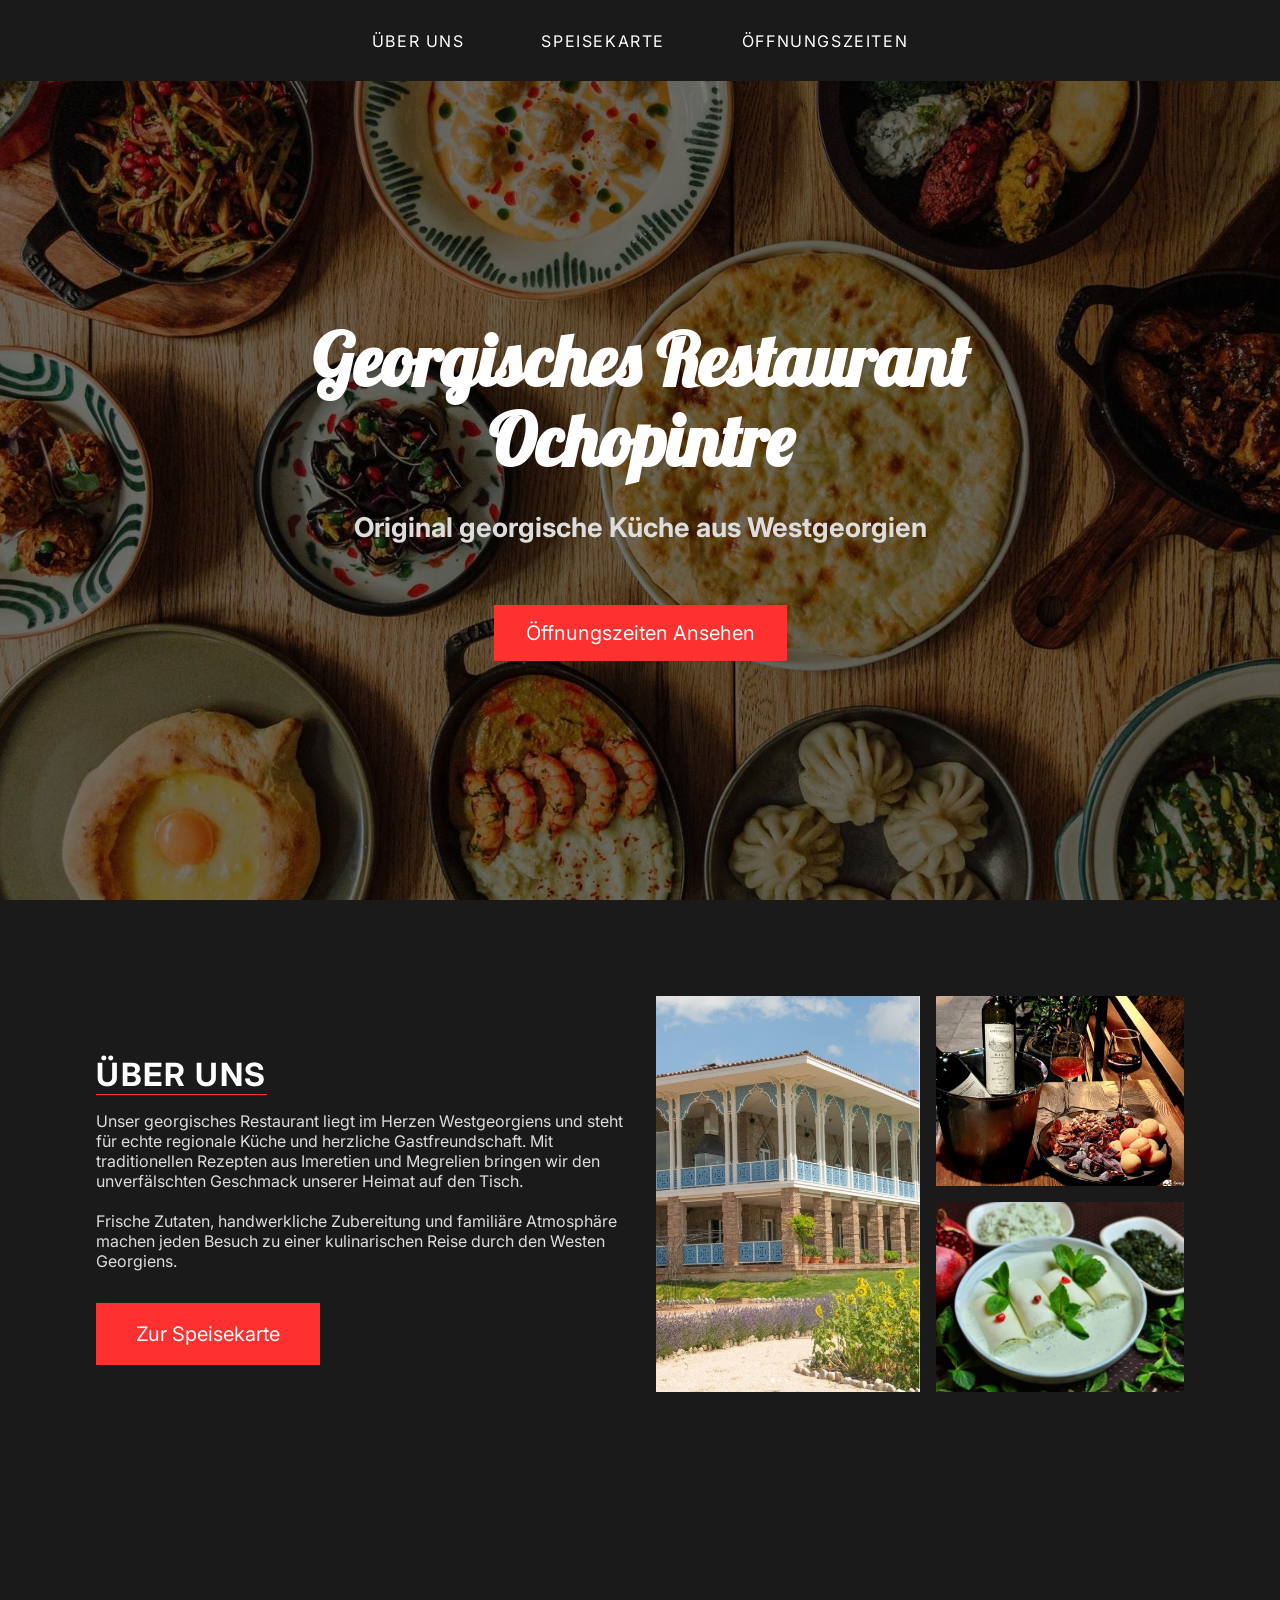
==== index.html @ b24b3243 "Augbage drei bis zum ende erledigt" ====
<!doctype html>
<html lang="de">
  <head>
    <meta charset="UTF-8" />
    <meta name="viewport" content="width=device-width, initial-scale=1.0" />
    <title>Georgisches Restaurant</title>
    <link rel="stylesheet" href="index.css" />
  </head>
  <body>
    <header></header>
    <nav>
      <a href="http://" class="verlinkungen">Über Uns</a>
      <a href="http://" class="verlinkungen">Speise<wbr />karte</a>
      <a href="http://" class="verlinkungen">Öffnungs<wbr />zeiten</a>
    </nav>
    <main>
      <section class="hero">
        <h1 class="title">
          Georgisches Restaurant <br />
          Ochopintre
        </h1>
        <p class="subtitle">
          <strong>Original georgische Küche aus Westgeorgien</strong>
        </p>
        <a href="#info" class="button erste-action">Öffnungszeiten Ansehen</a>
      </section>
      <section id="ueber-uns" class="ueber-uns container">
        <div class="links">
          <h2 class="heading">Über uns</h2>
          <p class="beschreibung">
            Unser georgisches Restaurant liegt im Herzen Westgeorgiens und steht
            für echte regionale Küche und herzliche Gastfreundschaft. Mit
            traditionellen Rezepten aus Imeretien und Megrelien bringen wir den
            unverfälschten Geschmack unserer Heimat auf den Tisch.
            <br />
            <br />
            Frische Zutaten, handwerkliche Zubereitung und familiäre Atmosphäre
            machen jeden Besuch zu einer kulinarischen Reise durch den Westen
            Georgiens.
          </p>
          <a href="#" class="button zweite-action">Zur Speisekarte</a>
        </div>
        <div class="rechts">
          <img
            src="./Ochopintre.jpg"
            alt="Eingang"
            class="about-image large-image"
          />
          <div class="sub-rechts">
            <img src="./Wein.jpg" alt="Hauptspeise" class="about-image" />
            <img src="./Hauptspeise.jpg" alt="Wein" class="about-image" />
          </div>
        </div>
      </section>
      <section class="test"></section>
    </main>
    <footer></footer>
  </body>
</html>
---- index.css ----
@import url("https://fonts.googleapis.com/css2?family=Inter:ital,opsz,wght@0,14..32,100..900;1,14..32,100..900&display=swap");
@import url("https://fonts.googleapis.com/css2?family=Lobster&display=swap");

* {
  margin: 0;
  padding: 0;
}
.test {
  height: 300vh;
}
body {
  background-color: #1a1a1a;
  color: #fff;
  font-family: "Inter", sans-serif;
  font-optical-sizing: auto;
  font-style: normal;
  --haupt-farbe: #ff3030;
  --text-farbe: #ddd;
}
nav {
  height: 9vh;
  text-align: center;
  display: flex;
  align-items: center;
  justify-content: center;
}
.verlinkungen {
  padding: 0 3vw 0 3vw;
  text-decoration: none;
  color: #fff;
  font-size: 0.8rem;
  text-transform: uppercase;
  transition: all 0.2s ease-in-out;
  letter-spacing: 0.1rem;
  text-align: center;
}
.verlinkungen:hover {
  color: #ff3030;
}
.hero {
  margin: 0;
  height: 91vh;
  display: flex;
  flex-direction: column;
  justify-content: center;
  align-items: center;
  background-image:
    linear-gradient(rgba(0, 0, 0, 0.5), rgba(0, 0, 0, 0.5)),
    url("Georgische-Kueche.jpg");
  background-size: cover;
  background-position: center;
  background-repeat: no-repeat;
}

h1.title {
  margin: 0 0 1.5rem 0;
  line-height: 3rem;
  font-size: 3rem;
  text-align: center;
  font-family: "Lobster", sans-serif;
}

p.subtitle {
  font-size: 1.5rem;
  margin: 0 0 3rem 0;
  text-align: center;
  color: #ddd;
}

.button {
  display: inline-block;
  font-size: 1.25rem;
  background-color: #ff3030;
  padding: 1rem 2rem;
  color: #fff;
  text-decoration: none;
  transition: all 0.2s ease-in-out;
}

.button:hover {
  background-color: transparent;
  border: 2px solid #ff3030;
}

.container {
  max-width: 85%;
  margin: 0 auto;
}
.heading {
  margin: 2rem 0 1rem 0;
  border-bottom: 1px #ff3030 solid;
  text-transform: uppercase;
  letter-spacing: 0.1rem;
  width: fit-content;
}
.beschreibung {
  font-size: 0.9rem;
  color: var(--text-farbe);
}
.zweite-action {
  padding: 1.2rem 2.5rem;
  margin-top: 2rem;
}
.rechts {
  width: 100%;
  display: flex;
  gap: 1rem;
}
.about-image {
  width: 100%;
  height: 100%;
  object-fit: cover;
}
.large-image {
  max-width: 50%;
}
.sub-rechts {
  display: flex;
  flex-direction: column;
  gap: 0.5rem;
}
.ueber-uns {
  display: grid;
  gap: 2rem;
}
@media only screen and (min-width: 600px) {
  h1.title {
    line-height: 4rem;
    font-size: 4rem;
    margin: 0 0 1.8rem 0;
  }

  p.subtitle {
    font-size: 1.6rem;
    margin: 0 0 3.5rem 0;
  }

  .hero-action {
    font-size: 1.4rem;
    padding: 1.2%;
  }
  .beschreibung {
    font-size: 1rem;
  }
}

@media only screen and (min-width: 1000px) {
  .verlinkungen {
    font-size: 1rem;
  }

  h1.title {
    line-height: 5rem;
    font-size: 4.5rem;
    margin: 0 0 1.9rem 0;
  }

  p.subtitle {
    font-size: 1.7rem;
    margin: 0 0 3.8rem 0;
  }

  .hero-action {
    font-size: 1.5rem;
    padding: 1.25%;
  }
  .heading {
    font-size: 2rem;
  }
  .ueber-uns {
    grid-template-columns: 1fr 1fr;
    margin-top: 6rem;
    align-items: center;
  }
  .rechts .sub-rechts {
    gap: 1rem;
  }
}
@media only screen and (min-width: 1400px) {
  .container {
    max-width: 1200px;
  }
}
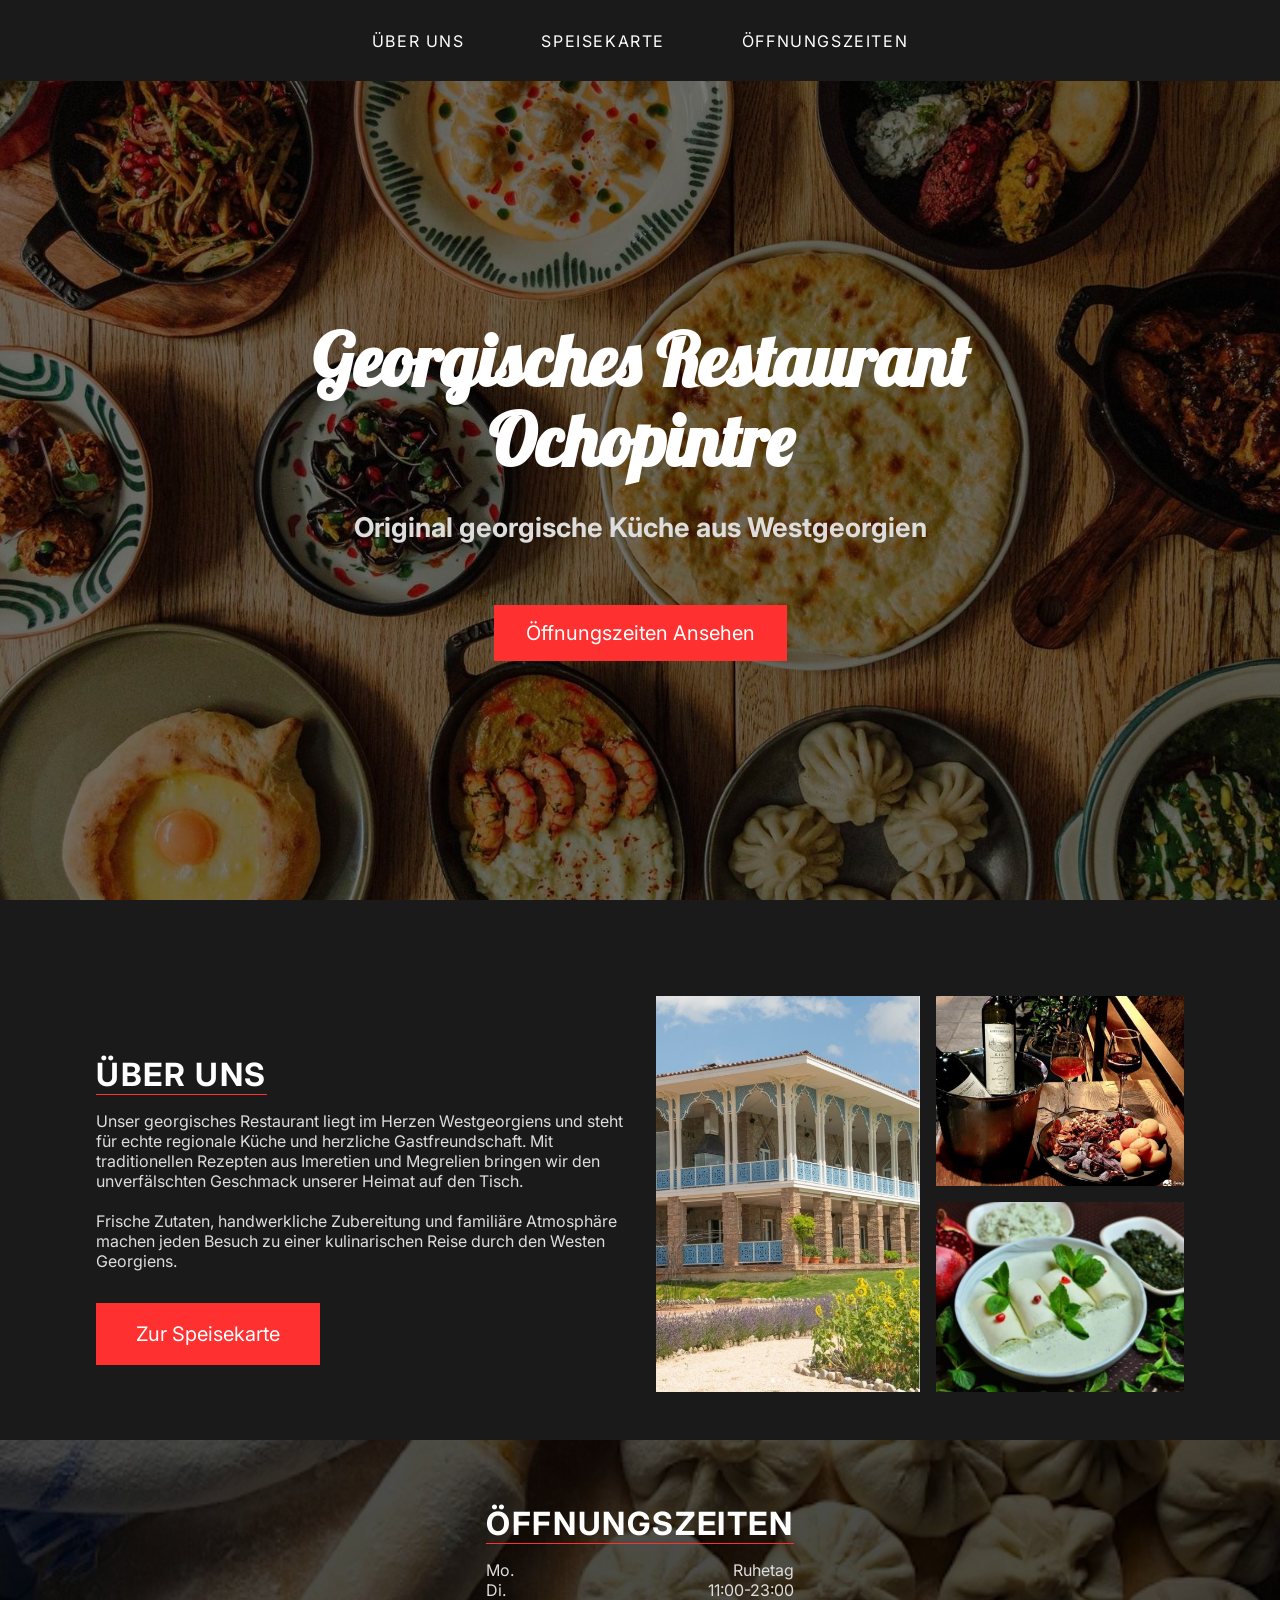
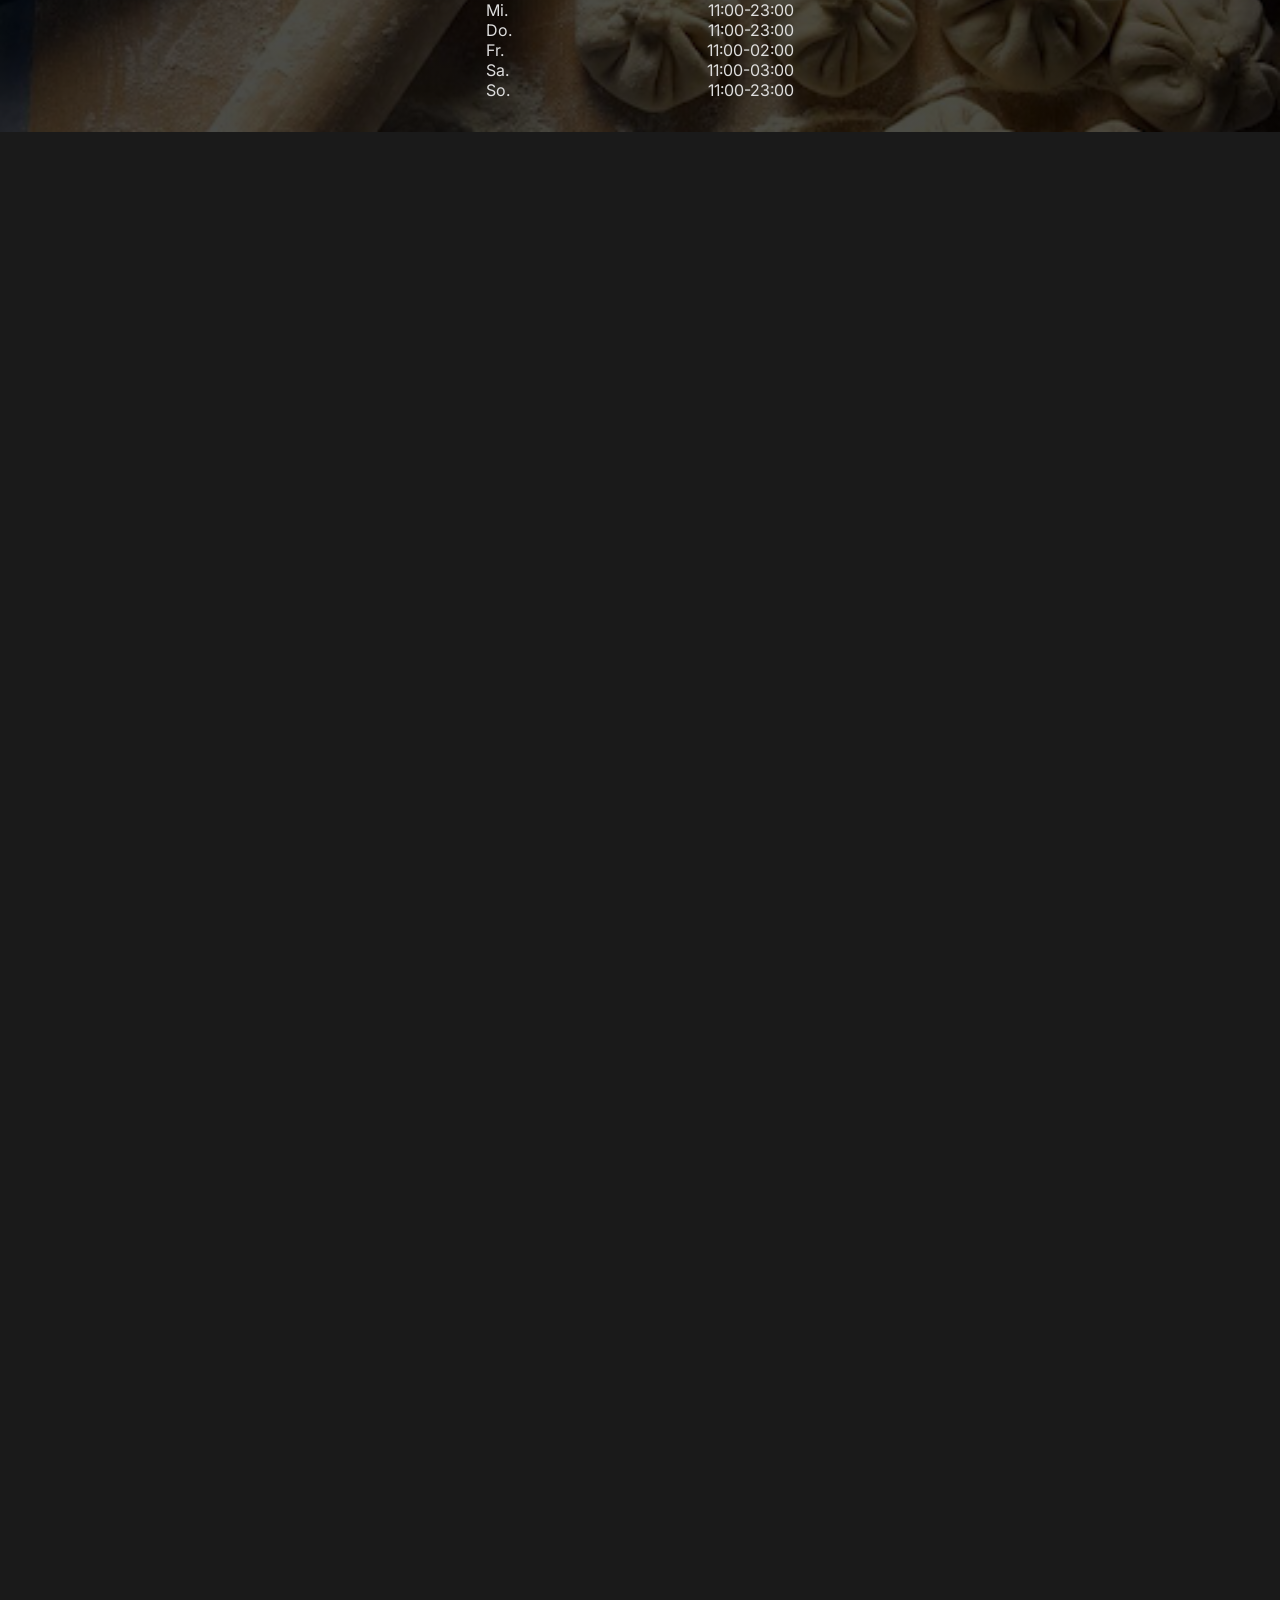
==== commit 847bd65c: "Aufgabe 4 angefangen. Noch nicht fertig" ====
--- a/index.html
+++ b/index.html
@@ -52,6 +52,20 @@
           </div>
         </div>
       </section>
+      <section class="oeffnungszeiten">
+        <div class="abc">
+          <div class="heading oz"><strong>Öffnungszeiten</strong></div>
+          <div class="schedule">
+            <span class="tage">
+              Mo.<br />Di.<br />Mi.<br />Do.<br />Fr.<br />Sa.<br />So.
+            </span>
+
+            <span class="zeit">
+              Ruhetag<br />11:00-23:00<br />11:00-23:00<br />11:00-23:00<br />11:00-02:00<br />11:00-03:00<br />11:00-23:00
+            </span>
+          </div>
+        </div>
+      </section>
       <section class="test"></section>
     </main>
     <footer></footer>
--- a/index.css
+++ b/index.css
@@ -123,6 +123,40 @@
   display: grid;
   gap: 2rem;
 }
+.oeffnungszeiten {
+  background-image:
+    linear-gradient(rgba(0, 0, 0, 0.7), rgba(0, 0, 0, 0.7)),
+    url("./khinkali.jpg");
+  background-size: cover;
+  background-position: center;
+  background-repeat: no-repeat;
+  align-items: center;
+}
+.abc {
+  margin: 3rem auto;
+  padding: 2rem 0;
+  display: flex;
+  flex-direction: column;
+  justify-content: center;
+  max-width: max-content;
+  max-width: max-content;
+}
+.schedule {
+  display: grid;
+  grid-template-columns: 1fr 1fr;
+}
+
+.tage {
+  text-align: left;
+  color: #ddd;
+}
+.zeit {
+  text-align: right;
+  color: var(--text-farbe);
+}
+.oz {
+  width: 100%;
+}
 @media only screen and (min-width: 600px) {
   h1.title {
     line-height: 4rem;
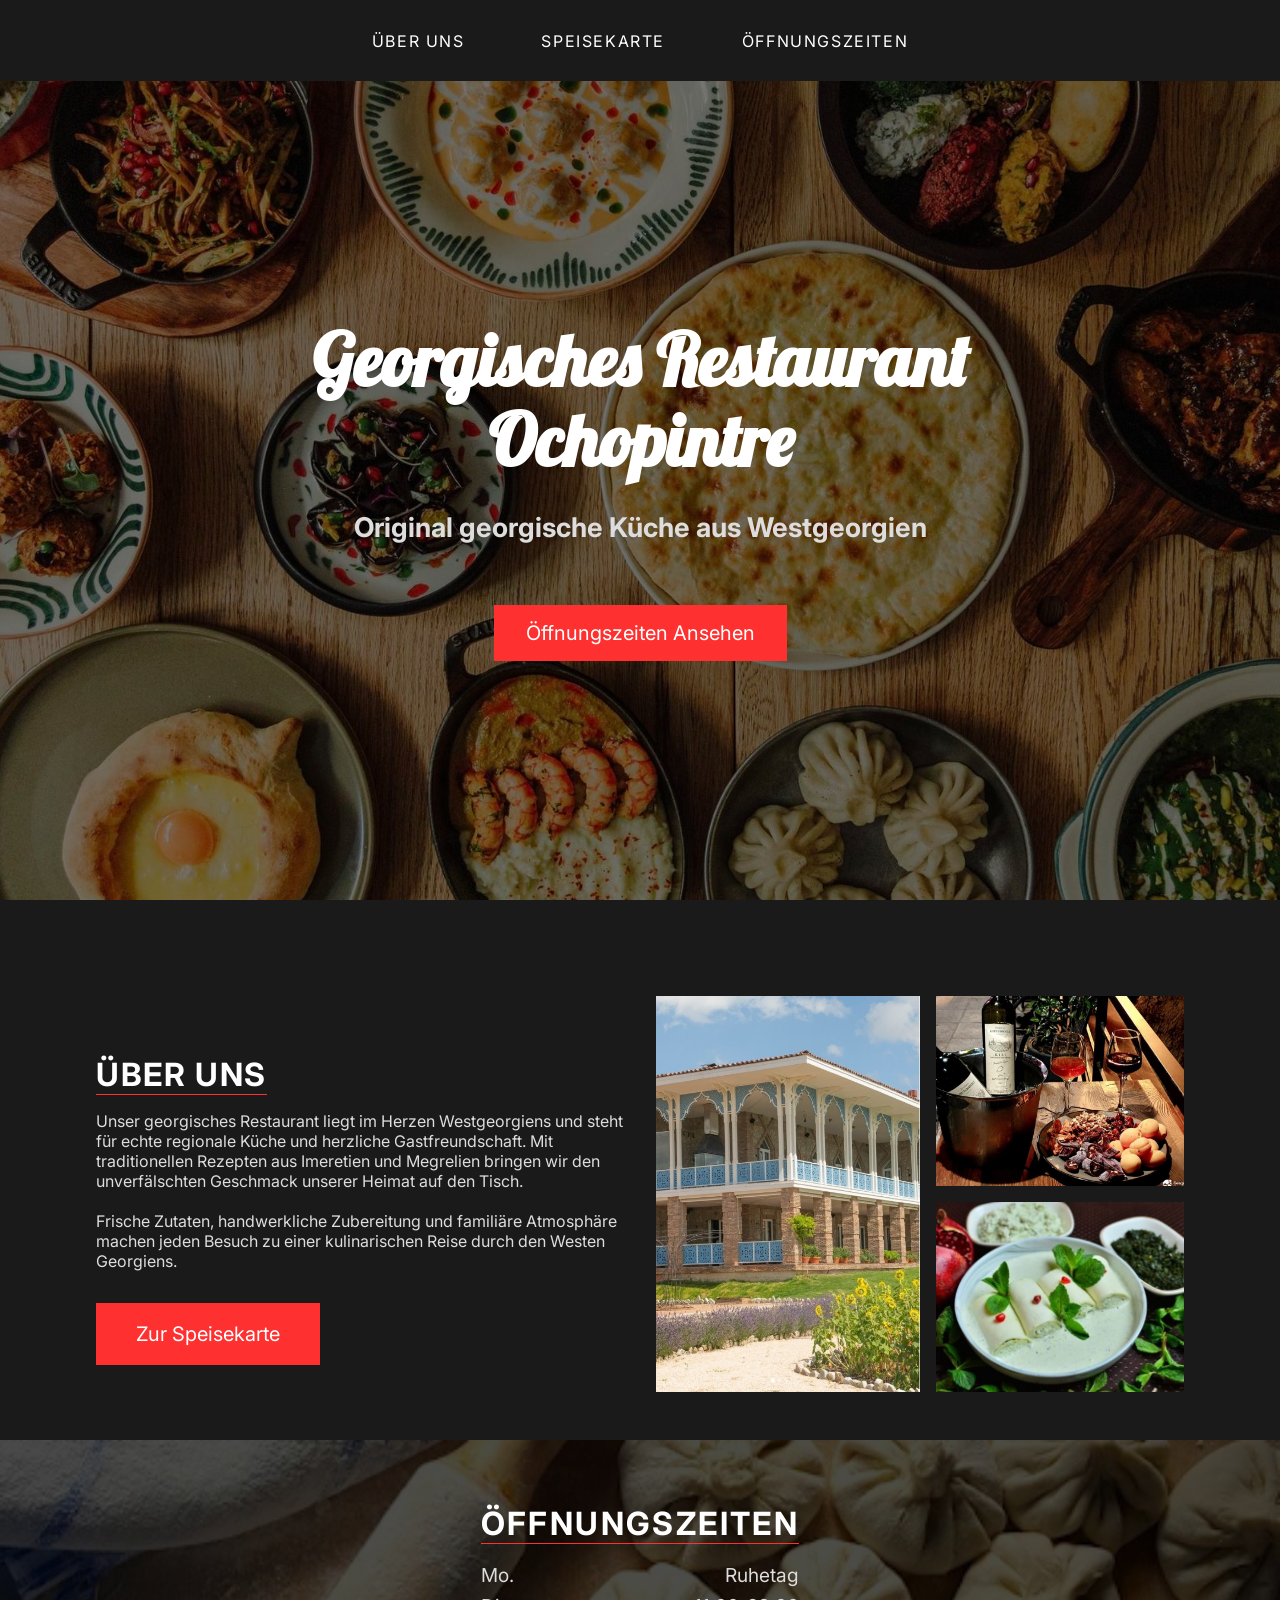
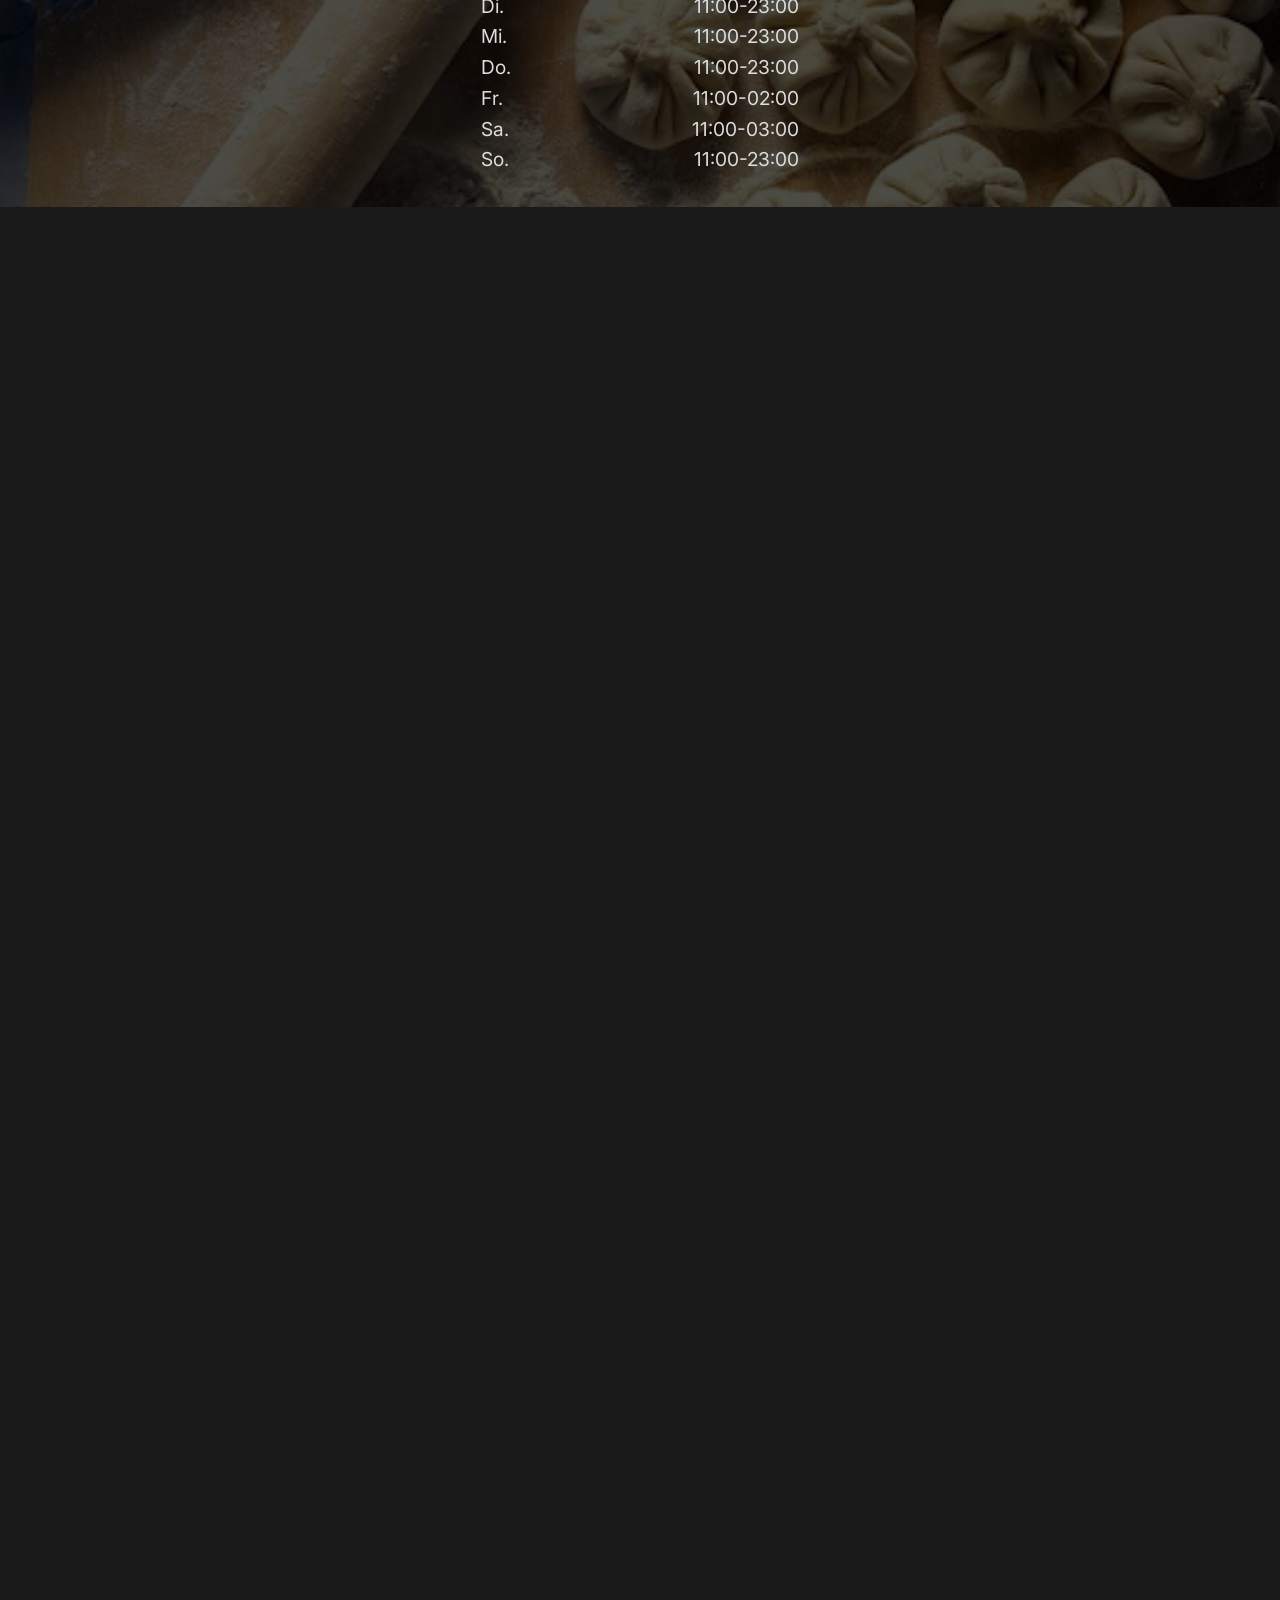
==== commit ecbd3de8: "Aufgabe 4 fertig" ====
--- a/index.html
+++ b/index.html
@@ -52,9 +52,11 @@
           </div>
         </div>
       </section>
-      <section class="oeffnungszeiten">
-        <div class="abc">
-          <div class="heading oz"><strong>Öffnungszeiten</strong></div>
+      <section id="info" class="oeffnungszeiten">
+        <div class="sub-oeffnungszeiten">
+          <div class="heading heading-oeffnungszeiten">
+            <strong>Öffnungszeiten</strong>
+          </div>
           <div class="schedule">
             <span class="tage">
               Mo.<br />Di.<br />Mi.<br />Do.<br />Fr.<br />Sa.<br />So.
--- a/index.css
+++ b/index.css
@@ -132,14 +132,13 @@
   background-repeat: no-repeat;
   align-items: center;
 }
-.abc {
+.sub-oeffnungszeiten {
   margin: 3rem auto;
   padding: 2rem 0;
   display: flex;
   flex-direction: column;
   justify-content: center;
-  max-width: max-content;
-  max-width: max-content;
+  max-width: fit-content;
 }
 .schedule {
   display: grid;
@@ -154,8 +153,9 @@
   text-align: right;
   color: var(--text-farbe);
 }
-.oz {
+.heading-oeffnungszeiten {
   width: 100%;
+  letter-spacing: 0.15rem;
 }
 @media only screen and (min-width: 600px) {
   h1.title {
@@ -209,7 +209,13 @@
   .rechts .sub-rechts {
     gap: 1rem;
   }
-}
+  .zeit,
+  .tage {
+    font-size: 1.2rem;
+    line-height: 1.6;
+  }
+}
+
 @media only screen and (min-width: 1400px) {
   .container {
     max-width: 1200px;
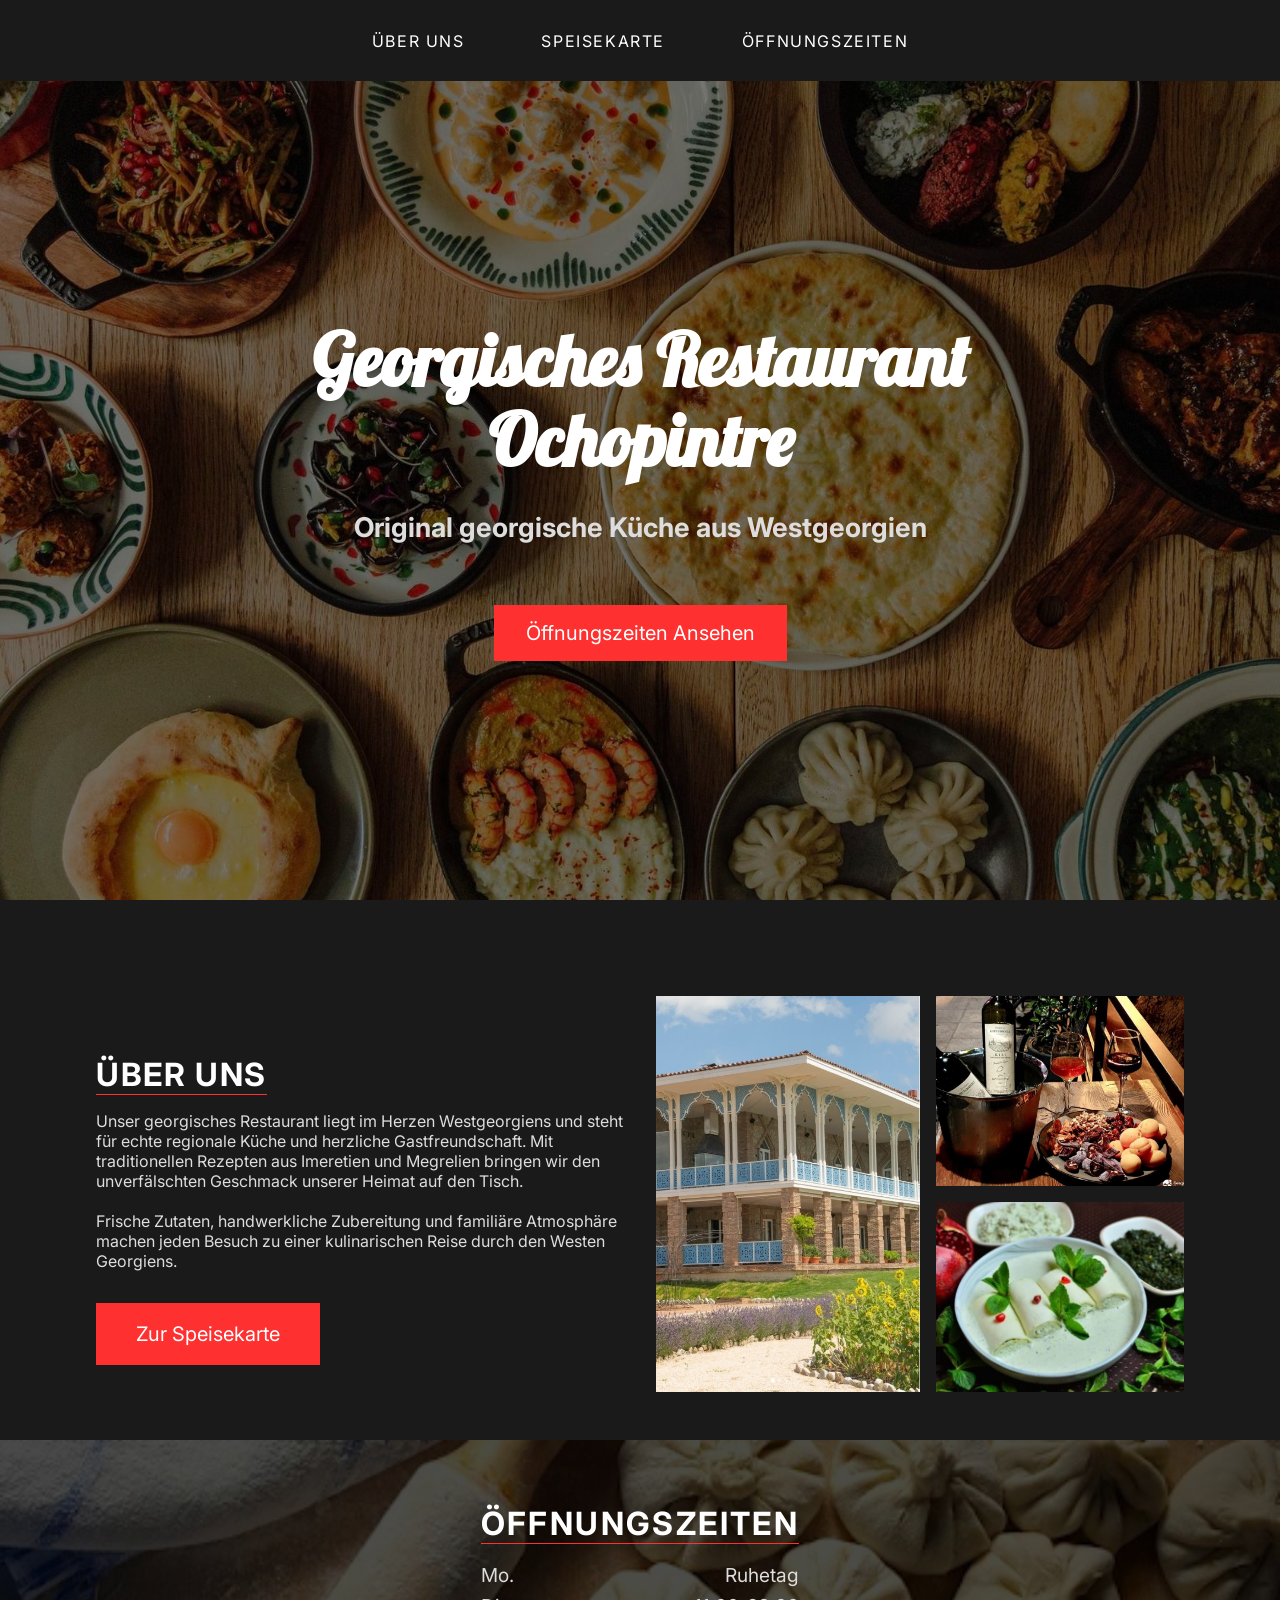
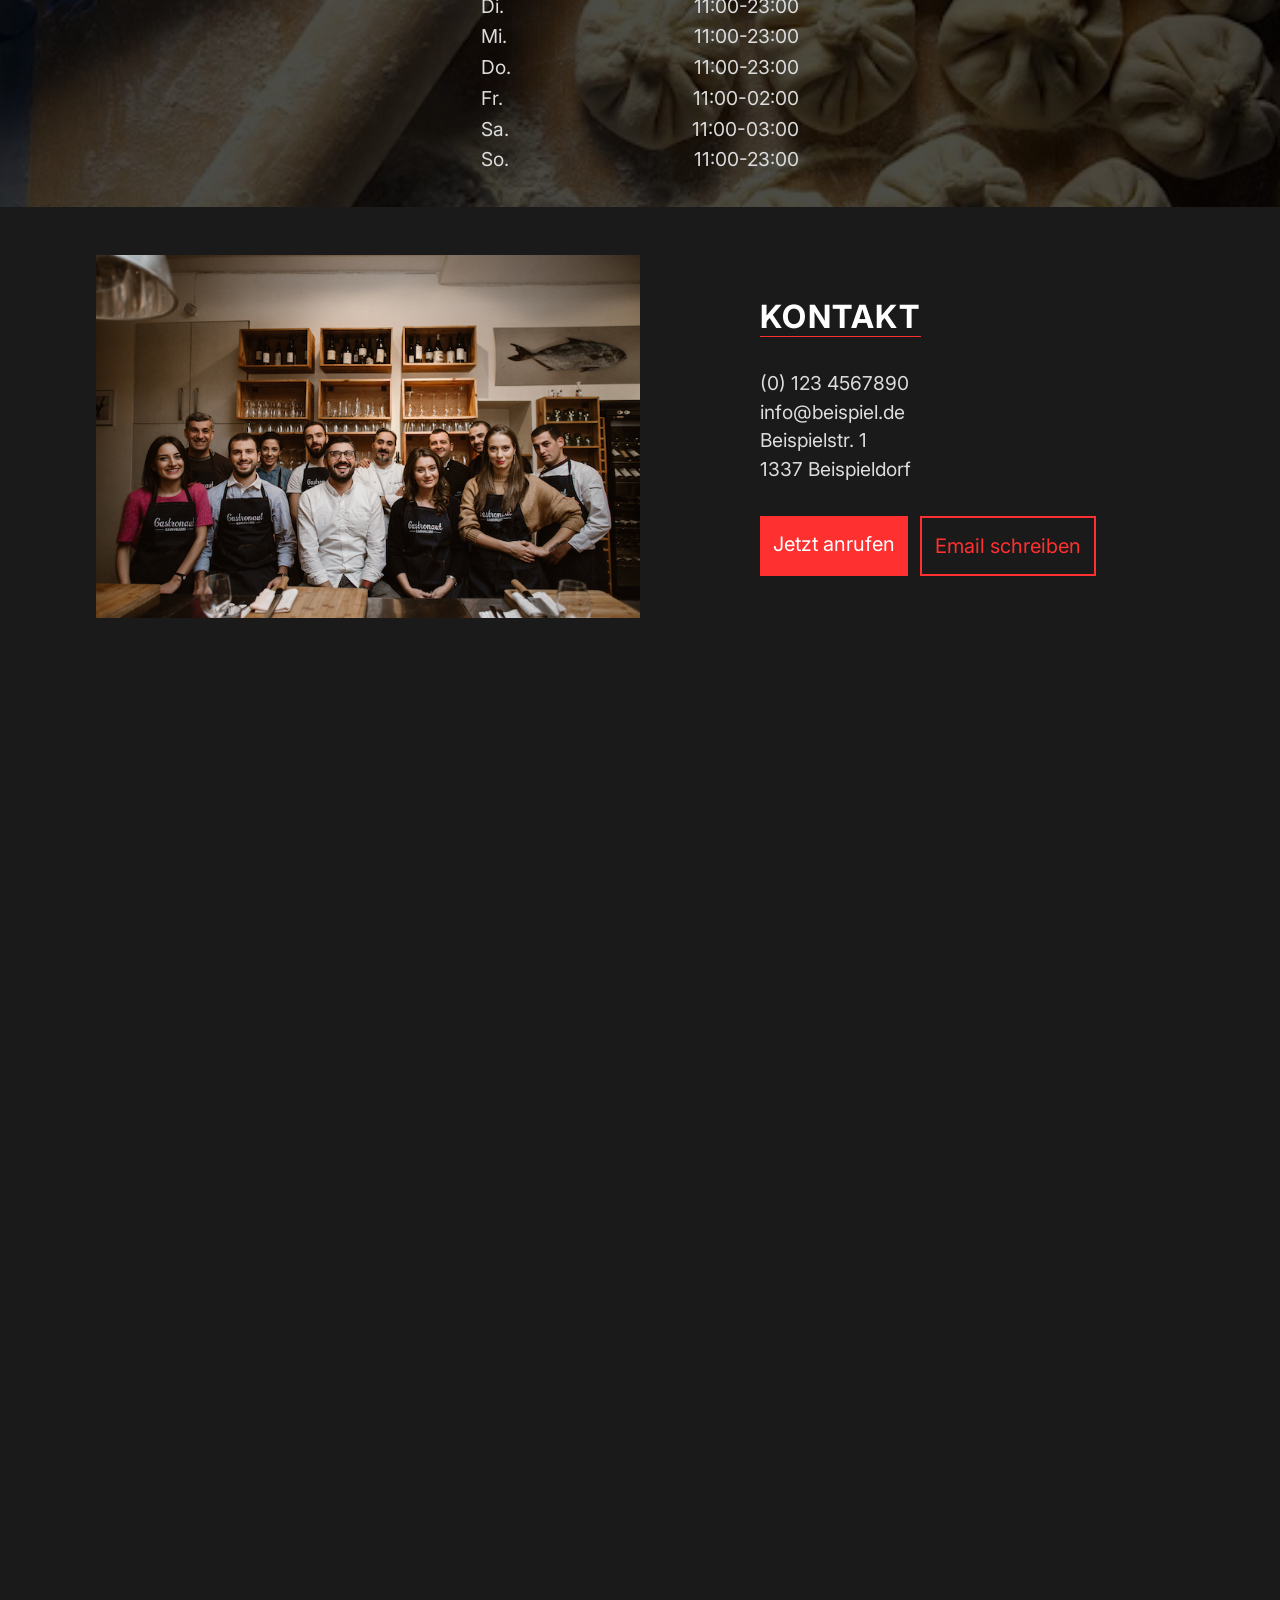
==== commit 74b092eb: "Aufgabe 5 fertig" ====
--- a/index.html
+++ b/index.html
@@ -68,6 +68,26 @@
           </div>
         </div>
       </section>
+      <section class="kontakt container">
+        <div class="sub-kontakt">
+          <img src="./staff.jpg" alt="staff" class="kontakt-bild" />
+          <div class="kontakt-daten">
+            <h2 class="heading"><strong>Kontakt</strong></h2>
+
+            <p class="kontakt-info">
+              (0) 123 4567890<br />info@beispiel.de<br />Beispielstr. 1<br />1337
+              Beispieldorf
+            </p>
+            <div class="kontakt-buttons">
+              <a href="tel:(0) 123 4567890" class="button anrufen"
+                >Jetzt anrufen</a
+              ><a href="mailto:info@beispiel.de" class="button email"
+                >Email schreiben</a
+              >
+            </div>
+          </div>
+        </div>
+      </section>
       <section class="test"></section>
     </main>
     <footer></footer>
--- a/index.css
+++ b/index.css
@@ -70,18 +70,30 @@
 .button {
   display: inline-block;
   font-size: 1.25rem;
-  background-color: #ff3030;
+  background-color: var(--haupt-farbe);
   padding: 1rem 2rem;
   color: #fff;
   text-decoration: none;
   transition: all 0.2s ease-in-out;
 }
-
+.anrufen {
+  width: fit-content;
+}
+.email {
+  width: fit-content;
+  background-color: transparent;
+  color: var(--haupt-farbe);
+  border: 2px solid var(--haupt-farbe);
+}
 .button:hover {
   background-color: transparent;
-  border: 2px solid #ff3030;
-}
-
+  border: 2px solid var(--haupt-farbe);
+  color: var(--haupt-farbe);
+}
+.email:hover {
+  background-color: var(--haupt-farbe);
+  color: #fff;
+}
 .container {
   max-width: 85%;
   margin: 0 auto;
@@ -157,6 +169,28 @@
   width: 100%;
   letter-spacing: 0.15rem;
 }
+.sub-kontakt {
+  display: flex;
+  flex-direction: column;
+  gap: 2rem;
+}
+.kontakt .heading {
+  margin-top: 0;
+}
+.kontakt-info {
+  line-height: 1.8rem;
+  color: var(--text-farbe);
+}
+.kontakt-buttons {
+  margin-top: 2rem;
+  display: flex;
+  flex-direction: column;
+  gap: 0.75rem;
+}
+.kontakt-bild {
+  width: 100%;
+}
+
 @media only screen and (min-width: 600px) {
   h1.title {
     line-height: 4rem;
@@ -176,6 +210,24 @@
   .beschreibung {
     font-size: 1rem;
   }
+  .sub-kontakt {
+    flex-direction: row;
+    align-items: center;
+  }
+  .kontakt-bild {
+    width: 50%;
+  }
+  .kontakt-daten {
+    margin: auto;
+  }
+  .kontakt-buttons {
+    display: flex;
+    flex-direction: row;
+  }
+  .anrufen,
+  .email {
+    padding: 1rem 0.8rem;
+  }
 }
 
 @media only screen and (min-width: 1000px) {
@@ -214,6 +266,13 @@
     font-size: 1.2rem;
     line-height: 1.6;
   }
+  .kontakt-daten .heading {
+    margin-bottom: 2rem;
+  }
+  .kontakt-info {
+    font-size: 1.2rem;
+    margin-top: 1rem;
+  }
 }
 
 @media only screen and (min-width: 1400px) {
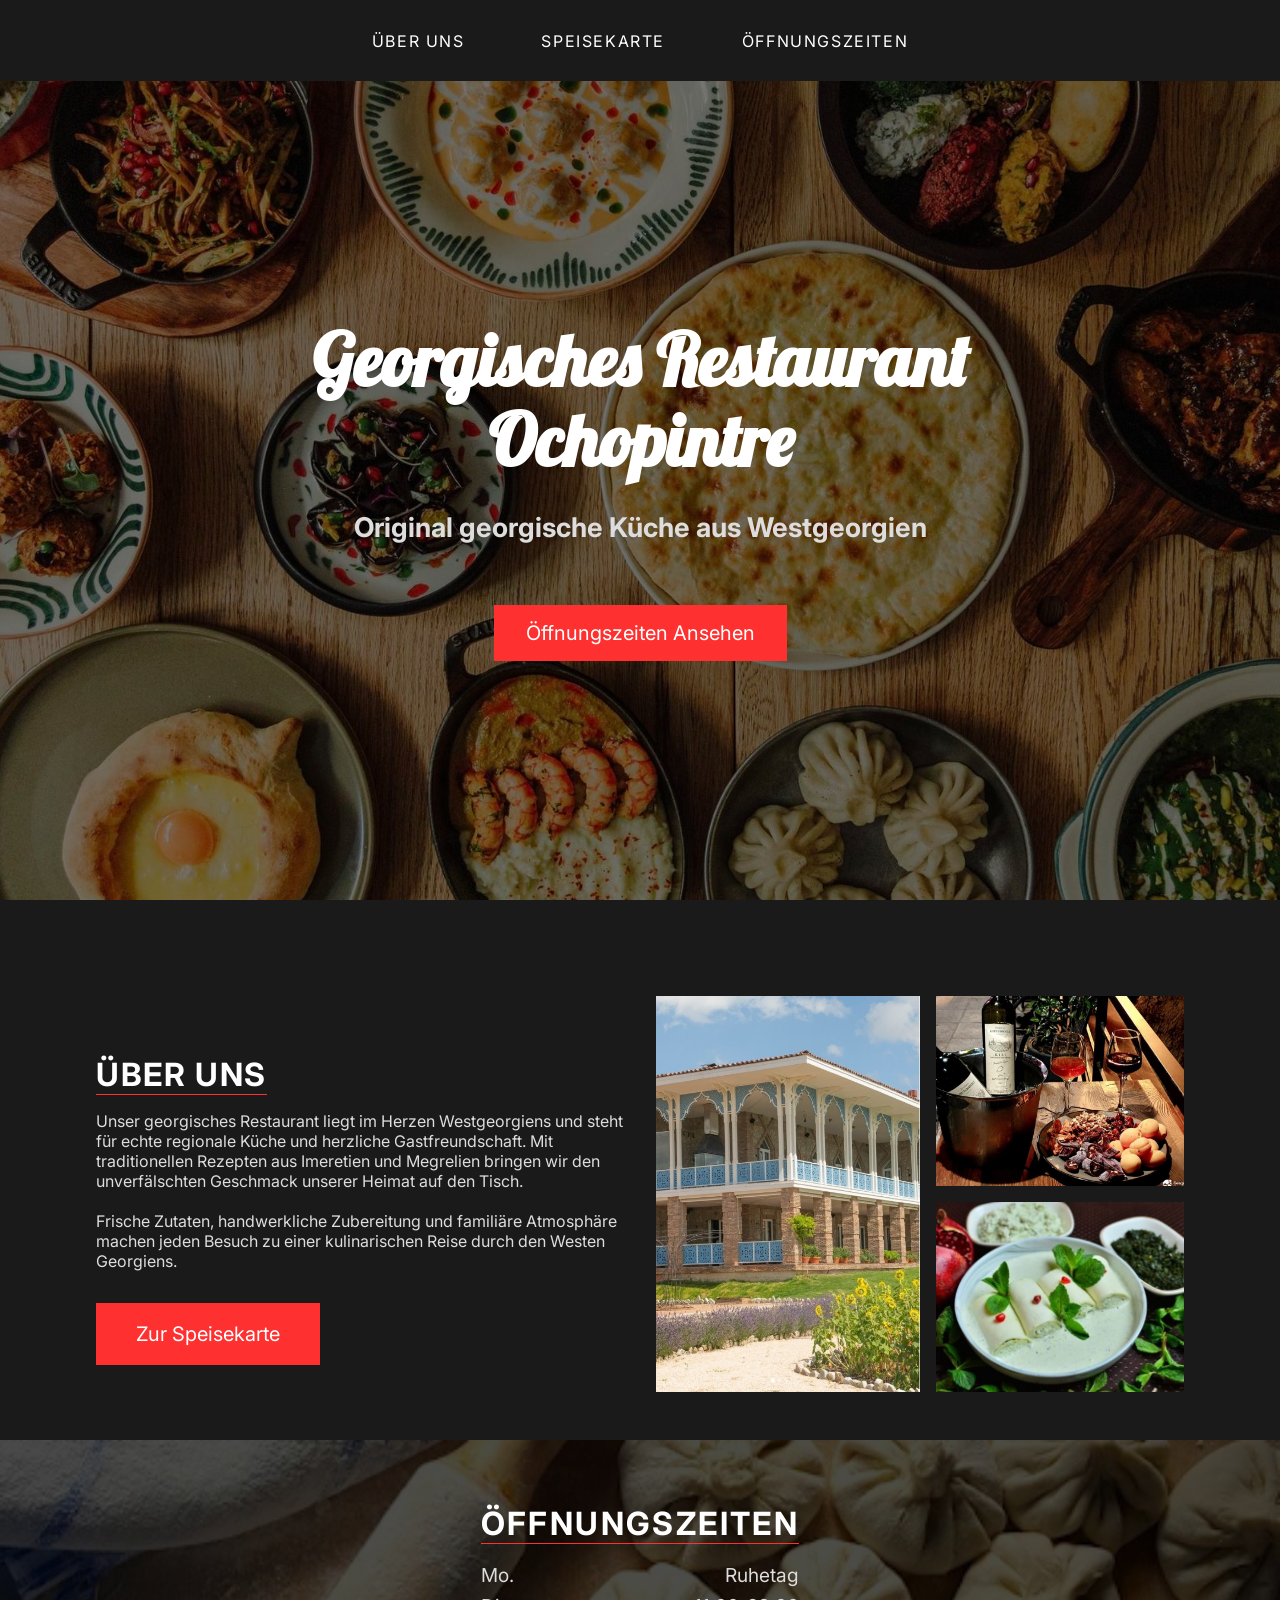
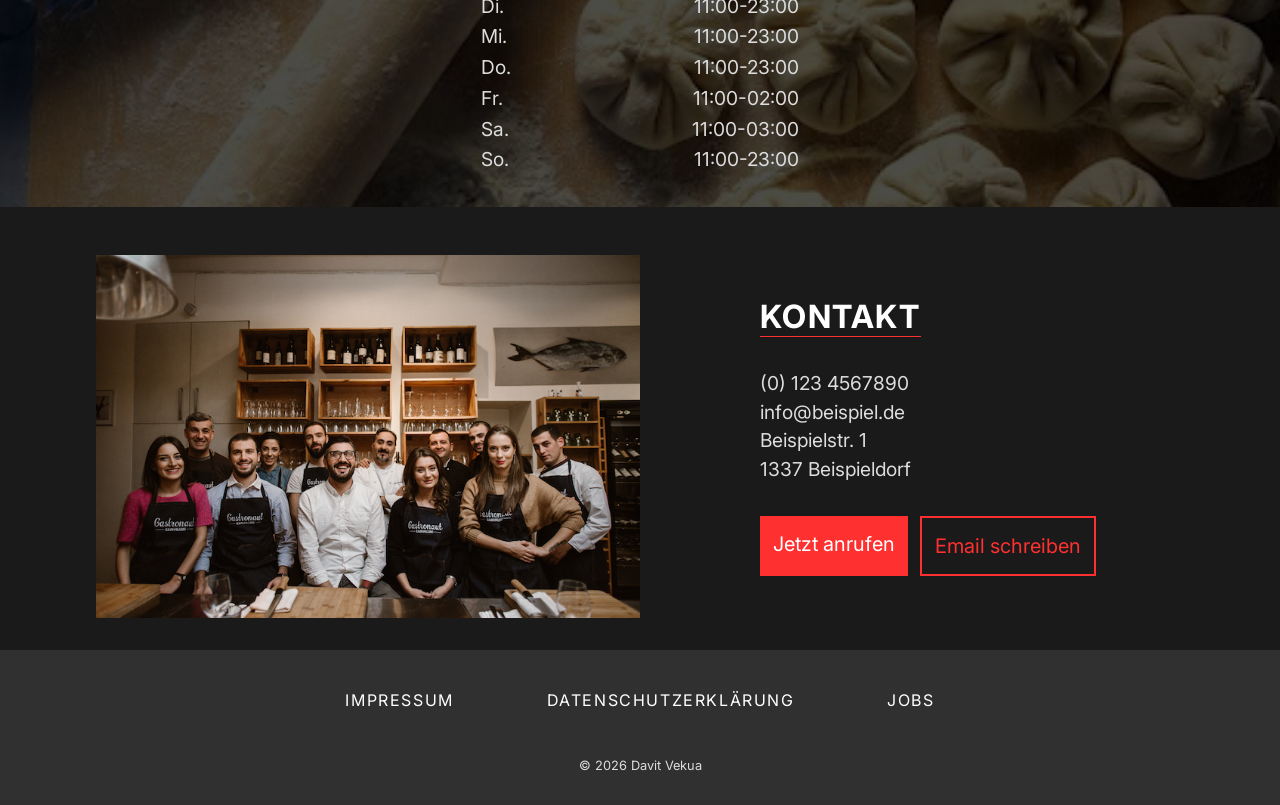
==== commit 48fdb26c: "Aufgabe 6 fertig" ====
--- a/index.html
+++ b/index.html
@@ -9,9 +9,9 @@
   <body>
     <header></header>
     <nav>
-      <a href="http://" class="verlinkungen">Über Uns</a>
-      <a href="http://" class="verlinkungen">Speise<wbr />karte</a>
-      <a href="http://" class="verlinkungen">Öffnungs<wbr />zeiten</a>
+      <a href="#" class="verlinkungen">Über Uns</a>
+      <a href="#" class="verlinkungen" target="_blank">Speise<wbr />karte</a>
+      <a href="#" class="verlinkungen">Öffnungs<wbr />zeiten</a>
     </nav>
     <main>
       <section class="hero">
@@ -22,7 +22,7 @@
         <p class="subtitle">
           <strong>Original georgische Küche aus Westgeorgien</strong>
         </p>
-        <a href="#info" class="button erste-action">Öffnungszeiten Ansehen</a>
+        <a href="#" class="button erste-action">Öffnungszeiten Ansehen</a>
       </section>
       <section id="ueber-uns" class="ueber-uns container">
         <div class="links">
@@ -38,7 +38,9 @@
             machen jeden Besuch zu einer kulinarischen Reise durch den Westen
             Georgiens.
           </p>
-          <a href="#" class="button zweite-action">Zur Speisekarte</a>
+          <a href="#" class="button zweite-action" target="_blank"
+            >Zur Speisekarte</a
+          >
         </div>
         <div class="rechts">
           <img
@@ -88,8 +90,14 @@
           </div>
         </div>
       </section>
-      <section class="test"></section>
     </main>
-    <footer></footer>
+    <footer>
+      <div class="footer-verlinkungen">
+        <a href="#" class="verlinkungen">Impressum</a>
+        <a href="#" class="verlinkungen">Datenschutzerklärung</a
+        ><a href="#" class="verlinkungen">Jobs</a>
+      </div>
+      <div class="copyright">&copy; 2026 Davit Vekua</div>
+    </footer>
   </body>
 </html>
--- a/index.css
+++ b/index.css
@@ -5,9 +5,7 @@
   margin: 0;
   padding: 0;
 }
-.test {
-  height: 300vh;
-}
+
 body {
   background-color: #1a1a1a;
   color: #fff;
@@ -190,7 +188,25 @@
 .kontakt-bild {
   width: 100%;
 }
-
+footer {
+  background-color: #303030;
+  margin-top: 2rem;
+}
+.footer-verlinkungen {
+  display: flex;
+  flex-direction: column;
+  align-items: center;
+  justify-content: center;
+  padding: 2rem;
+  gap: 1rem;
+  font-size: 0.8rem;
+}
+.copyright {
+  text-align: center;
+  padding: 1rem 0 1.5rem 0;
+  font-size: 0.8rem;
+  color: var(--text-farbe);
+}
 @media only screen and (min-width: 600px) {
   h1.title {
     line-height: 4rem;
@@ -228,6 +244,18 @@
   .email {
     padding: 1rem 0.8rem;
   }
+  .footer-verlinkungen {
+    display: flex;
+    flex-direction: row;
+    align-items: center;
+    justify-content: center;
+    padding: 2rem;
+    gap: 1rem;
+    font-size: 1rem;
+  }
+  footer {
+    padding: 0.5rem;
+  }
 }
 
 @media only screen and (min-width: 1000px) {
@@ -279,4 +307,7 @@
   .container {
     max-width: 1200px;
   }
-}
+  footer {
+    padding: 1.5rem 0 1.2rem;
+  }
+}
